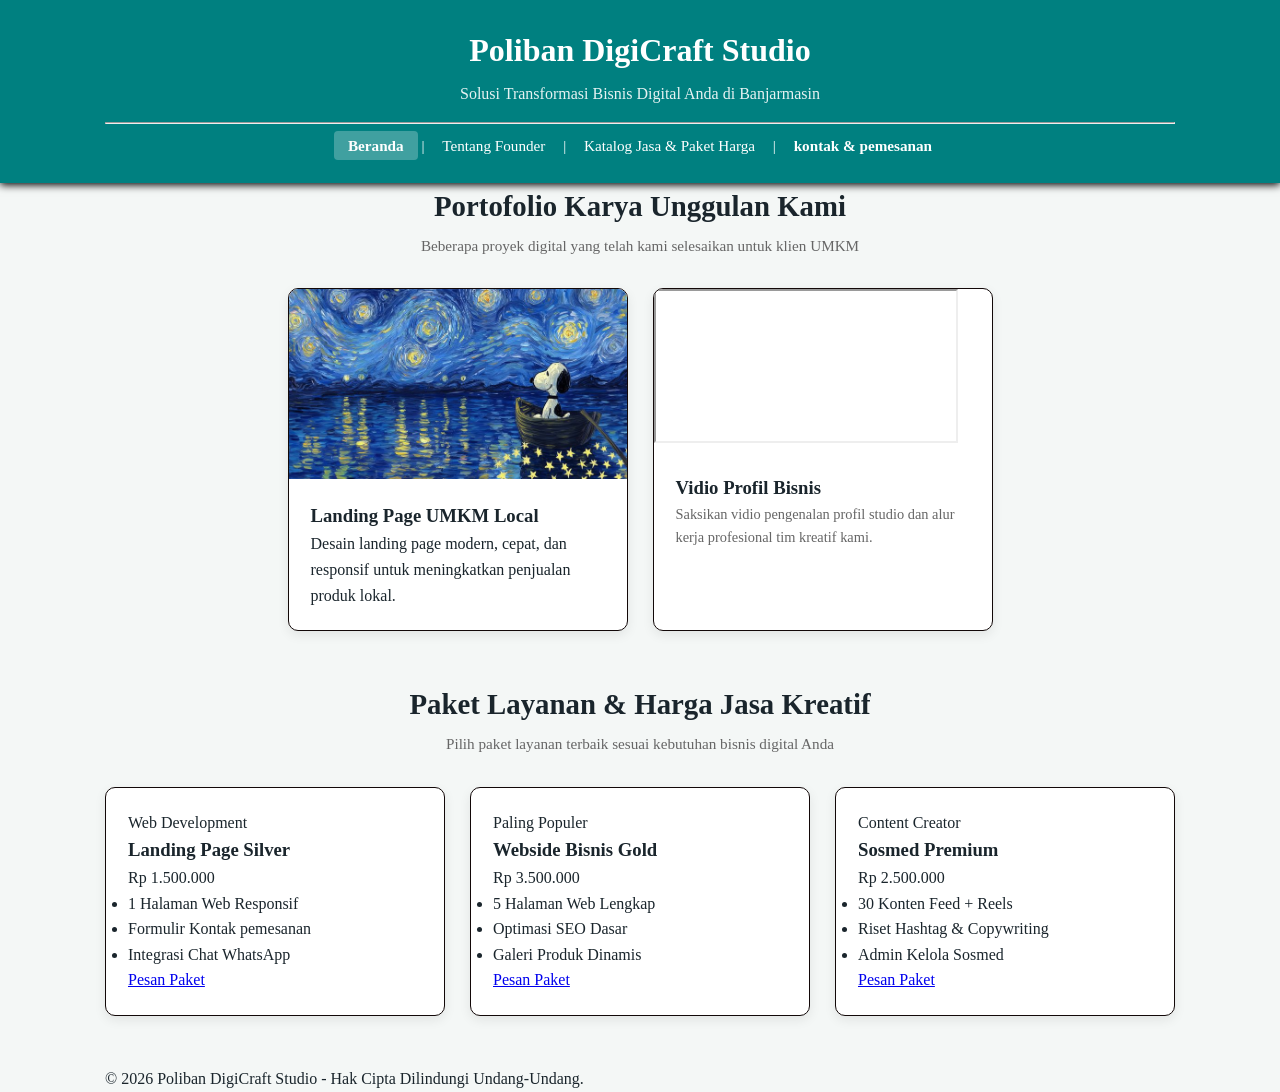
==== index.html @ e4e7eff2 "css produk" ====
<!DOCTYPE html>
<html lang="id"
<head>
    <meta charset="UTF-8">
    <meta name="viewport" content="width=device-width, initial-scale=1.0">
    <title>Katalog Produk & Portofolio - Poliban DigiCraft Studio</title>
    <link rel="stylesheet" href="style.css">
</head>

<body>
    <!-- Bagian Kepala Halaman (Header & Navigasi) -->
     <header>
        <div class="container">
            <h1>Poliban DigiCraft Studio</h1>
            <p>Solusi Transformasi Bisnis Digital Anda di Banjarmasin</p>
            <link rel="stylesheet" href="style.css">
            <hr>
            <nav>
               <a href="index.html" class="active">Beranda</a> |
               <a href="tentang.html">Tentang Founder</a> |
               <a href="produk.html">Katalog Jasa & Paket Harga</a> |
               <a href="kontak.html"><b>kontak & pemesanan</b></a>
            </nav>
        </div>
     </header>

     <main class="container">
        <!-- SEKSI PORTOFOLIO UTAMA (CARD LAYOUT)-->
        <section class="section">
            <h2 class="section-title">Portofolio Karya Unggulan Kami</h2>
            <p class="section-subtitle">Beberapa proyek digital yang telah kami selesaikan untuk klien UMKM</p>

            <div class="card-grid">
                <!-- Sartu Portofolio 1 -->
                <article class="card">
                    <img src="gambar.jpg" alt="Mockup Desain Landing Page Agensi" class="card-img">
                    <div class="card-body">
                        <h3 class="card-title">Landing Page UMKM Local</h3>
                        <p class="card-texr">Desain landing page modern, cepat, dan responsif untuk meningkatkan penjualan produk lokal.</p>
                    </div>
                </article>

                <!-- Kartu Portofolio 2 (vidio profil) -->
                 <article class="card">
                    <div class="video-container">
                        <iframe src="https://www.youtube.com/embed/UExds0bbfcw?si=t_ux7vf4W2ViiRP1" title="YouTube vidio player" allowfullscreen></iframe>
                    </div>
                    <div class="card-body">
                        <h3 class="card-title">Vidio Profil Bisnis</h3>
                        <p class="card-text">Saksikan vidio pengenalan profil studio dan alur kerja profesional tim kreatif kami.</p>
                    </div>
                 </article>
            </div>
         </section>

         <!-- SEKSI KATALOG PAKET LAYANAN (PRICING CARDS) -->
          <section class="section">
                <h2 class="section-title">Paket Layanan & Harga Jasa Kreatif</h2>
                <p class="section-subtitle">Pilih paket layanan terbaik sesuai kebutuhan bisnis digital Anda</p>

                <div class="card-grid">
                    <!-- Paket 1: Landing Page Silver -->
                     <article class="card pricing-card">
                        <div class="card-body">
                            <span class="badge">Web Development</span>
                            <h3 class="card-title">Landing Page Silver</h3>
                            <p class="card-price">Rp 1.500.000</p>
                            <ul class="card-features">
                                <li>1 Halaman Web Responsif</li>
                                <li>Formulir Kontak pemesanan</li>
                                <li>Integrasi Chat WhatsApp</li>
                            </ul>
                            <a href="kontak.html" class="btn-primary">Pesan Paket</a>
                        </div>
                     </article>

                     <!-- Paket 2 : Webside Bisnis Gold -->
                      <article class="card pricing-card featured">
                        <div class="card-body">
                            <span class="badge badge-featured">Paling Populer</span>
                            <h3 class="card-title">Webside Bisnis Gold</h3>
                            <p class="card-price">Rp 3.500.000</p>
                            <ul class="card-features">
                                <li>5 Halaman Web Lengkap</li>
                                <li>Optimasi SEO Dasar</li>
                                <li>Galeri Produk Dinamis</li>
                            </ul>
                            <a href="kontak.html" class="btn-primary">Pesan Paket</a>
                        </div>
                      </article>

                      <!-- Paket 3: Sosmed Premium -->
                       <article class="card pricing-card">
                        <div class="card-body">
                            <span class="badge">Content Creator</span>
                            <h3 class="card-title">Sosmed Premium</h3>
                            <p class="card-price">Rp 2.500.000</p>
                            <ul class="card-features">
                                <li>30 Konten Feed + Reels</li>
                                <li>Riset Hashtag & Copywriting</li>
                                <li>Admin Kelola Sosmed</li>
                            </ul>
                            <a href="kontak.html" class="btn-primary">Pesan Paket</a>
                        </div>
                       </article>
                </div>
          </section>
     </main>

     <!-- FOOTER GLOBAL -->
      <footer>
        <div class="container">
            <p>&copy; 2026 Poliban DigiCraft Studio - Hak Cipta Dilindungi Undang-Undang.</p>
        </div>
      </footer>
</body>
---- style.css ----
/* 1. CSS Variabel*/
:root {
    --primary-color: #008080;
    --primary-dark: #005A5A;
    --secondary-color: #1a252c;
    --accent-color: #ff9800;
    --bg-light: #F4f7f6;
    --white: #ffffff;
    --text-muted: #666666;
    --border-color: #120808;
    --shadow-soft: 0 4px 12px rgba(0, 0, 0, 0.08);
    --shadow-hover: 0 8px 14px rgba(0, 0, 0, 0.15);
    --transition-fast: all 0.3s ease;
}

/* 2. CSS RESET */
* {
    margin: 0;
    padding: 0;
    box-sizing: border-box;
}

body{
    font-family: Georgia, 'Times New Roman', Times, serif;
    line-height: 1.6;
    color: var(--secondary-color);
    background-color: var(--bg-light);
}

/* 3. LAYOUT CONTAINER */
.container {
    width: 90%;
    max-width: 1100px;
    margin: 0 auto;
    padding: 0 15px;
}

/* 4. HEADER & NAVIGASI */
header {
    background-color: var(--primary-color);
    color: var(--white);
    padding: 25px 0;
    text-align: center;
    box-shadow: 0 2px 8px rgb(0, 0, 0, 1);
}

header h1 {
    font-size: 2rem;
    margin-bottom: 5px;
}

header p {
    font-size: 0,95rem;
    opacity: 0.9;
    margin-bottom: 15px;
}

nav {
    margin-top: 10px;
    font-size: 0.95rem;
}

nav a {
    color: var(--white);
    text-decoration: none;
    padding: 6px 14px;
    margin: o 2px;
    border-radius: 4px;
    transition: var(--transition-fast);
}

nav a:hover, nav a.active {
    background-color: rgba(255, 255,255, 0.25);
    font-weight: bold;
}

/* 5. Main Content */
main {
    padding: 40px 0;
}

.section {
    margin-bottom: 50px;
}

.section-title {
    text-align: center;
    font-size: 1.8rem;
    color: var(--secondary-color);
    margin-bottom: 5px;
}

.section-subtitle {
    text-align: center;
    color: var(--text-muted);
    font-size: 0.95rem;
    margin-bottom: 30px;
}

/* 7. CARD GRID */
.card-grid {
    display: flex;
    flex-wrap: wrap;
    gap: 25px;
    justify-content: center;
}

/* 8. CARD*/
.card {
    background-color: var(--white);
    border-radius: 10px;
    box-shadow: var(--shadow-soft);
    overflow: hidden;
    flex: 1 1 300px;
    max-width: 340px;
    display: flex;
    flex-direction: column;
    transform: var(--transition-fast);
    border: 1px solid var(--border-color);
}

.card:hover {
    transform: translateY(-8px);
    box-shadow: var(--shadow-hover);
}

.card-img {
    width: 100%;
    height: 190px;
    object-fit: cover;
}

.card-body {
    padding: 22px;
    display: flex;
    flex-grow: 1;
    flex-direction: column;
}

.card-text {
    font-size: 1.2rem;
    color: var(--secondary-color);
    margin-bottom: 10px;
}

.card-text {
    font-size: 0.9rem;
    color: var(--text-muted);
    margin-bottom: 15px;
}
---- style.css ----
/* 1. CSS Variabel*/
:root {
    --primary-color: #008080;
    --primary-dark: #005A5A;
    --secondary-color: #1a252c;
    --accent-color: #ff9800;
    --bg-light: #F4f7f6;
    --white: #ffffff;
    --text-muted: #666666;
    --border-color: #120808;
    --shadow-soft: 0 4px 12px rgba(0, 0, 0, 0.08);
    --shadow-hover: 0 8px 14px rgba(0, 0, 0, 0.15);
    --transition-fast: all 0.3s ease;
}

/* 2. CSS RESET */
* {
    margin: 0;
    padding: 0;
    box-sizing: border-box;
}

body{
    font-family: Georgia, 'Times New Roman', Times, serif;
    line-height: 1.6;
    color: var(--secondary-color);
    background-color: var(--bg-light);
}

/* 3. LAYOUT CONTAINER */
.container {
    width: 90%;
    max-width: 1100px;
    margin: 0 auto;
    padding: 0 15px;
}

/* 4. HEADER & NAVIGASI */
header {
    background-color: var(--primary-color);
    color: var(--white);
    padding: 25px 0;
    text-align: center;
    box-shadow: 0 2px 8px rgb(0, 0, 0, 1);
}

header h1 {
    font-size: 2rem;
    margin-bottom: 5px;
}

header p {
    font-size: 0,95rem;
    opacity: 0.9;
    margin-bottom: 15px;
}

nav {
    margin-top: 10px;
    font-size: 0.95rem;
}

nav a {
    color: var(--white);
    text-decoration: none;
    padding: 6px 14px;
    margin: o 2px;
    border-radius: 4px;
    transition: var(--transition-fast);
}

nav a:hover, nav a.active {
    background-color: rgba(255, 255,255, 0.25);
    font-weight: bold;
}

/* 5. Main Content */
main {
    padding: 40px 0;
}

.section {
    margin-bottom: 50px;
}

.section-title {
    text-align: center;
    font-size: 1.8rem;
    color: var(--secondary-color);
    margin-bottom: 5px;
}

.section-subtitle {
    text-align: center;
    color: var(--text-muted);
    font-size: 0.95rem;
    margin-bottom: 30px;
}

/* 7. CARD GRID */
.card-grid {
    display: flex;
    flex-wrap: wrap;
    gap: 25px;
    justify-content: center;
}

/* 8. CARD*/
.card {
    background-color: var(--white);
    border-radius: 10px;
    box-shadow: var(--shadow-soft);
    overflow: hidden;
    flex: 1 1 300px;
    max-width: 340px;
    display: flex;
    flex-direction: column;
    transform: var(--transition-fast);
    border: 1px solid var(--border-color);
}

.card:hover {
    transform: translateY(-8px);
    box-shadow: var(--shadow-hover);
}

.card-img {
    width: 100%;
    height: 190px;
    object-fit: cover;
}

.card-body {
    padding: 22px;
    display: flex;
    flex-grow: 1;
    flex-direction: column;
}

.card-text {
    font-size: 1.2rem;
    color: var(--secondary-color);
    margin-bottom: 10px;
}

.card-text {
    font-size: 0.9rem;
    color: var(--text-muted);
    margin-bottom: 15px;
}
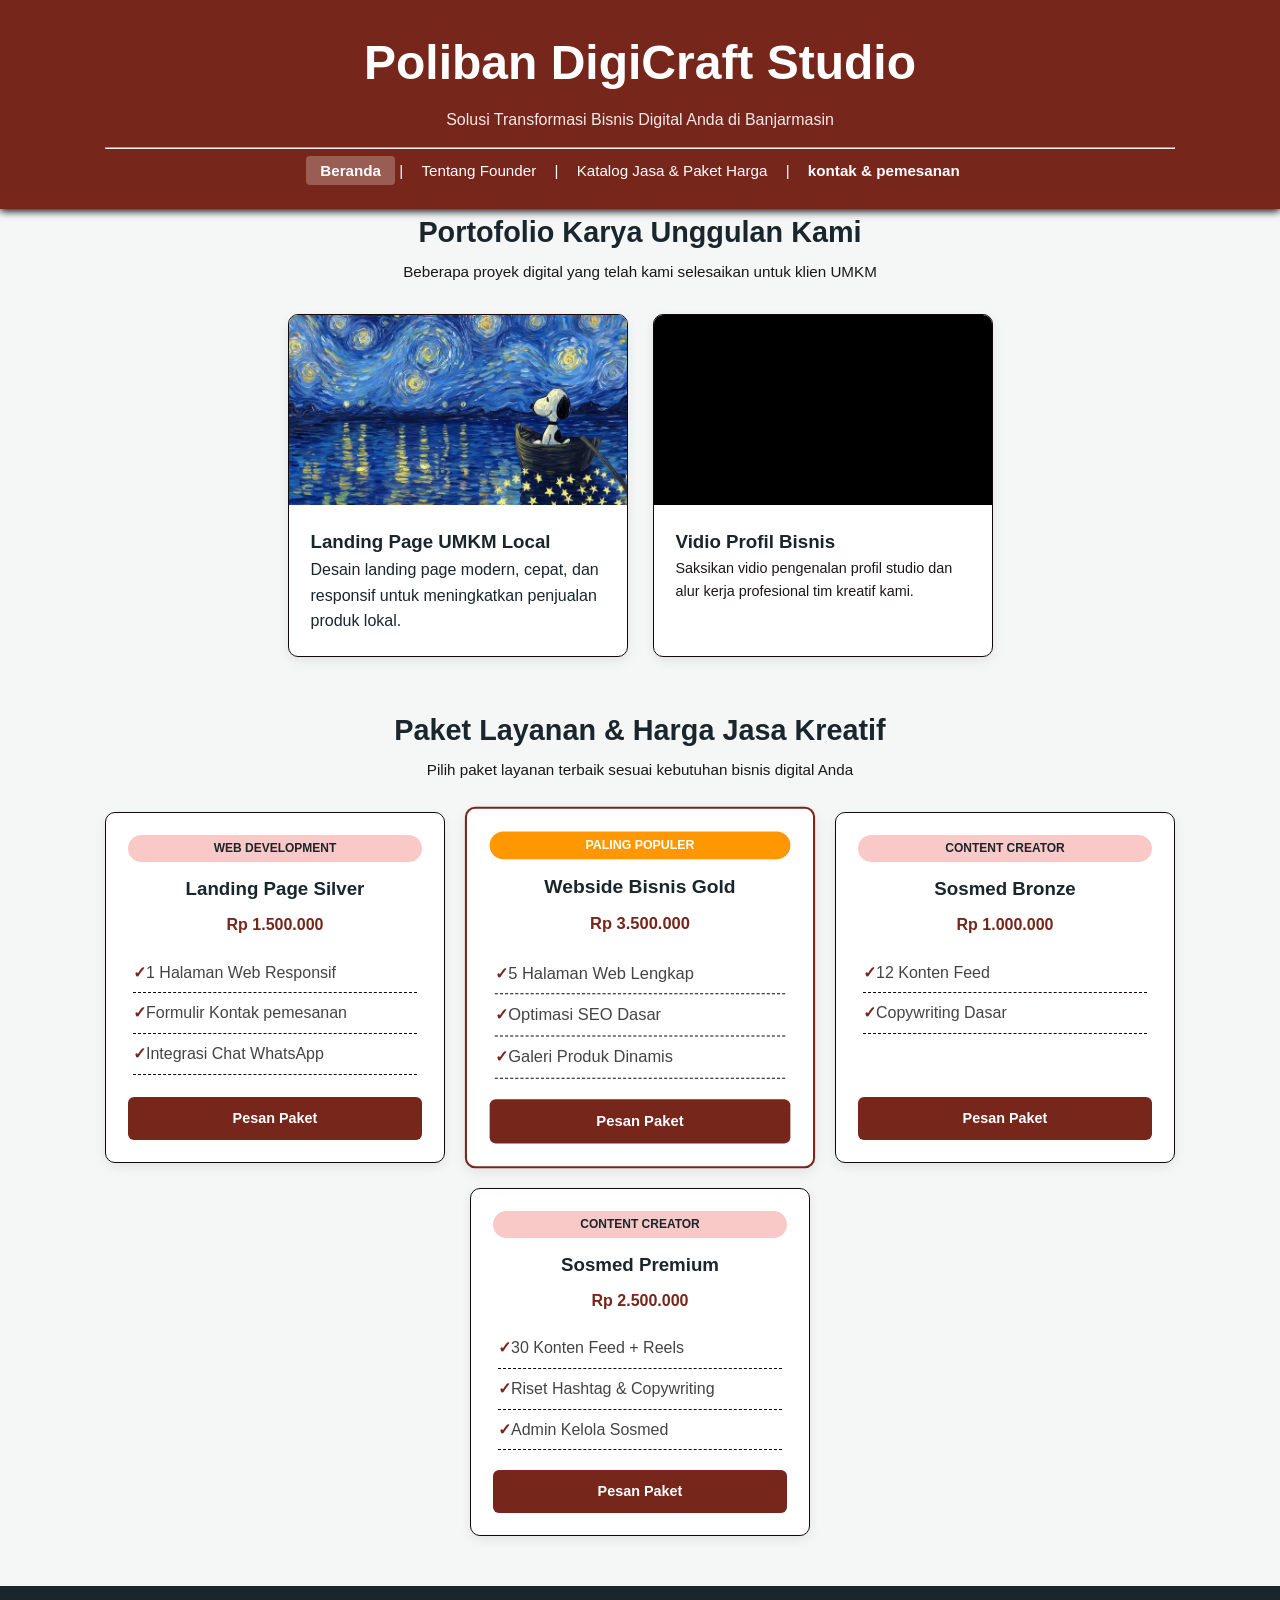
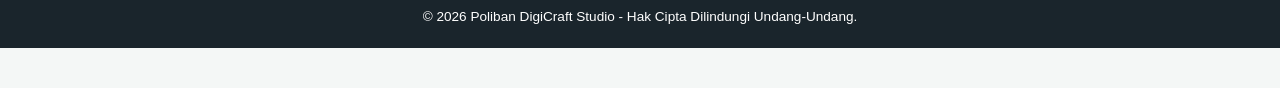
==== commit 1b13acdb: "css produk sudah selesai" ====
--- a/index.html
+++ b/index.html
@@ -93,6 +93,20 @@
                        <article class="card pricing-card">
                         <div class="card-body">
                             <span class="badge">Content Creator</span>
+                            <h3 class="card-title">Sosmed Bronze</h3>
+                            <p class="card-price">Rp 1.000.000</p>
+                            <ul class="card-features">
+                                <li>12 Konten Feed</li>
+                                <li>Copywriting Dasar</li>
+                            </ul>
+                            <a href="kontak.html" class="btn-primary">Pesan Paket</a>
+                        </div>
+                       </article>
+
+                      <!-- Paket 4: Sosmed Premium -->
+                       <article class="card pricing-card">
+                        <div class="card-body">
+                            <span class="badge">Content Creator</span>
                             <h3 class="card-title">Sosmed Premium</h3>
                             <p class="card-price">Rp 2.500.000</p>
                             <ul class="card-features">
--- a/style.css
+++ b/style.css
@@ -1,12 +1,12 @@
 /* 1. CSS Variabel*/
 :root {
-    --primary-color: #008080;
-    --primary-dark: #005A5A;
+    --primary-color: #76261b;
+    --primary-dark: #3d1509;
     --secondary-color: #1a252c;
     --accent-color: #ff9800;
     --bg-light: #F4f7f6;
     --white: #ffffff;
-    --text-muted: #666666;
+    --text-muted: #1c1717;
     --border-color: #120808;
     --shadow-soft: 0 4px 12px rgba(0, 0, 0, 0.08);
     --shadow-hover: 0 8px 14px rgba(0, 0, 0, 0.15);
@@ -21,7 +21,7 @@
 }
 
 body{
-    font-family: Georgia, 'Times New Roman', Times, serif;
+    font-family:'Franklin Gothic Medium', 'Arial Narrow', Arial, sans-serif;
     line-height: 1.6;
     color: var(--secondary-color);
     background-color: var(--bg-light);
@@ -45,7 +45,7 @@
 }
 
 header h1 {
-    font-size: 2rem;
+    font-size: 3rem;
     margin-bottom: 5px;
 }
 
@@ -147,4 +147,106 @@
     font-size: 0.9rem;
     color: var(--text-muted);
     margin-bottom: 15px;
+}
+
+.video-container {
+    position: relative;
+    padding-bottom: 56.25%;
+    height: 0;
+    overflow: hidden;
+    background-color: #000;
+}
+
+.video-container iframe {
+    position: absolute;
+    top: 0;
+    left: 0;
+    width: 100%;
+    height: 100%;
+    border: 0;
+}
+
+.pricing-card {
+    text-align: center;
+    position: relative;
+}
+
+.badge {
+    display: inline-block;
+    padding: 4px 12px;
+    font-size: 0.75rem;
+    font-weight: bold;
+    text-transform: uppercase;
+    background-color: #f8c9c6;
+    columns: var(--primary-color);
+    border-radius: 30px;
+    margin-bottom: 12px;
+}
+
+.card-price {
+    font-size: 1,6;
+    font-weight: bold;
+    color: var(--primary-color);
+    margin: 8px 0 15px 0;
+}
+
+.card-features {
+    list-style: none;
+    margin-bottom: 20px;
+    text-align: left;
+    padding: 0 5px;
+}
+
+.card-features li {
+    font-size: 0,9rem;
+    padding: 7px 0;
+    border-bottom: 1px dashed var(--border-color);
+    color: #444;
+}
+
+.card-features li:before{
+    content: "✓";
+    color: var(--primary-color);
+    font-weight: bold;
+}
+
+.btn-primary {
+    display: inline-block;
+    background-color: var(--primary-color);
+    color: var(--white);
+    padding: 10px 20px;
+    text-decoration: none;
+    border-radius: 6px;
+    font-size: 0.9rem;
+    font-weight: bold;
+    text-align: center;
+    margin-top: auto;
+    transition: var(--transition-fast);
+}
+
+.btn-primary:hover{
+    background-color: var(--primary-dark);
+}
+
+.pricing-card.featured {
+    border: 2px solid var(--primary-color);
+    transform: scale(1.03);
+}
+
+.pricing-card.featured:hover {
+    transform: scale(1.1) translateY(-8px);
+}
+
+.badge-featured {
+    background-color: var(--accent-color);
+    color: var(--white);
+}
+
+footer{
+    background-color: var(--secondary-color);
+    color: var(--white);
+    text-align: center;
+    padding: 20px 0;
+    margin-bottom: 40px;
+    font-size: 0.85rem;
 }
--- a/style.css
+++ b/style.css
@@ -1,12 +1,12 @@
 /* 1. CSS Variabel*/
 :root {
-    --primary-color: #008080;
-    --primary-dark: #005A5A;
+    --primary-color: #76261b;
+    --primary-dark: #3d1509;
     --secondary-color: #1a252c;
     --accent-color: #ff9800;
     --bg-light: #F4f7f6;
     --white: #ffffff;
-    --text-muted: #666666;
+    --text-muted: #1c1717;
     --border-color: #120808;
     --shadow-soft: 0 4px 12px rgba(0, 0, 0, 0.08);
     --shadow-hover: 0 8px 14px rgba(0, 0, 0, 0.15);
@@ -21,7 +21,7 @@
 }
 
 body{
-    font-family: Georgia, 'Times New Roman', Times, serif;
+    font-family:'Franklin Gothic Medium', 'Arial Narrow', Arial, sans-serif;
     line-height: 1.6;
     color: var(--secondary-color);
     background-color: var(--bg-light);
@@ -45,7 +45,7 @@
 }
 
 header h1 {
-    font-size: 2rem;
+    font-size: 3rem;
     margin-bottom: 5px;
 }
 
@@ -147,4 +147,106 @@
     font-size: 0.9rem;
     color: var(--text-muted);
     margin-bottom: 15px;
+}
+
+.video-container {
+    position: relative;
+    padding-bottom: 56.25%;
+    height: 0;
+    overflow: hidden;
+    background-color: #000;
+}
+
+.video-container iframe {
+    position: absolute;
+    top: 0;
+    left: 0;
+    width: 100%;
+    height: 100%;
+    border: 0;
+}
+
+.pricing-card {
+    text-align: center;
+    position: relative;
+}
+
+.badge {
+    display: inline-block;
+    padding: 4px 12px;
+    font-size: 0.75rem;
+    font-weight: bold;
+    text-transform: uppercase;
+    background-color: #f8c9c6;
+    columns: var(--primary-color);
+    border-radius: 30px;
+    margin-bottom: 12px;
+}
+
+.card-price {
+    font-size: 1,6;
+    font-weight: bold;
+    color: var(--primary-color);
+    margin: 8px 0 15px 0;
+}
+
+.card-features {
+    list-style: none;
+    margin-bottom: 20px;
+    text-align: left;
+    padding: 0 5px;
+}
+
+.card-features li {
+    font-size: 0,9rem;
+    padding: 7px 0;
+    border-bottom: 1px dashed var(--border-color);
+    color: #444;
+}
+
+.card-features li:before{
+    content: "✓";
+    color: var(--primary-color);
+    font-weight: bold;
+}
+
+.btn-primary {
+    display: inline-block;
+    background-color: var(--primary-color);
+    color: var(--white);
+    padding: 10px 20px;
+    text-decoration: none;
+    border-radius: 6px;
+    font-size: 0.9rem;
+    font-weight: bold;
+    text-align: center;
+    margin-top: auto;
+    transition: var(--transition-fast);
+}
+
+.btn-primary:hover{
+    background-color: var(--primary-dark);
+}
+
+.pricing-card.featured {
+    border: 2px solid var(--primary-color);
+    transform: scale(1.03);
+}
+
+.pricing-card.featured:hover {
+    transform: scale(1.1) translateY(-8px);
+}
+
+.badge-featured {
+    background-color: var(--accent-color);
+    color: var(--white);
+}
+
+footer{
+    background-color: var(--secondary-color);
+    color: var(--white);
+    text-align: center;
+    padding: 20px 0;
+    margin-bottom: 40px;
+    font-size: 0.85rem;
 }
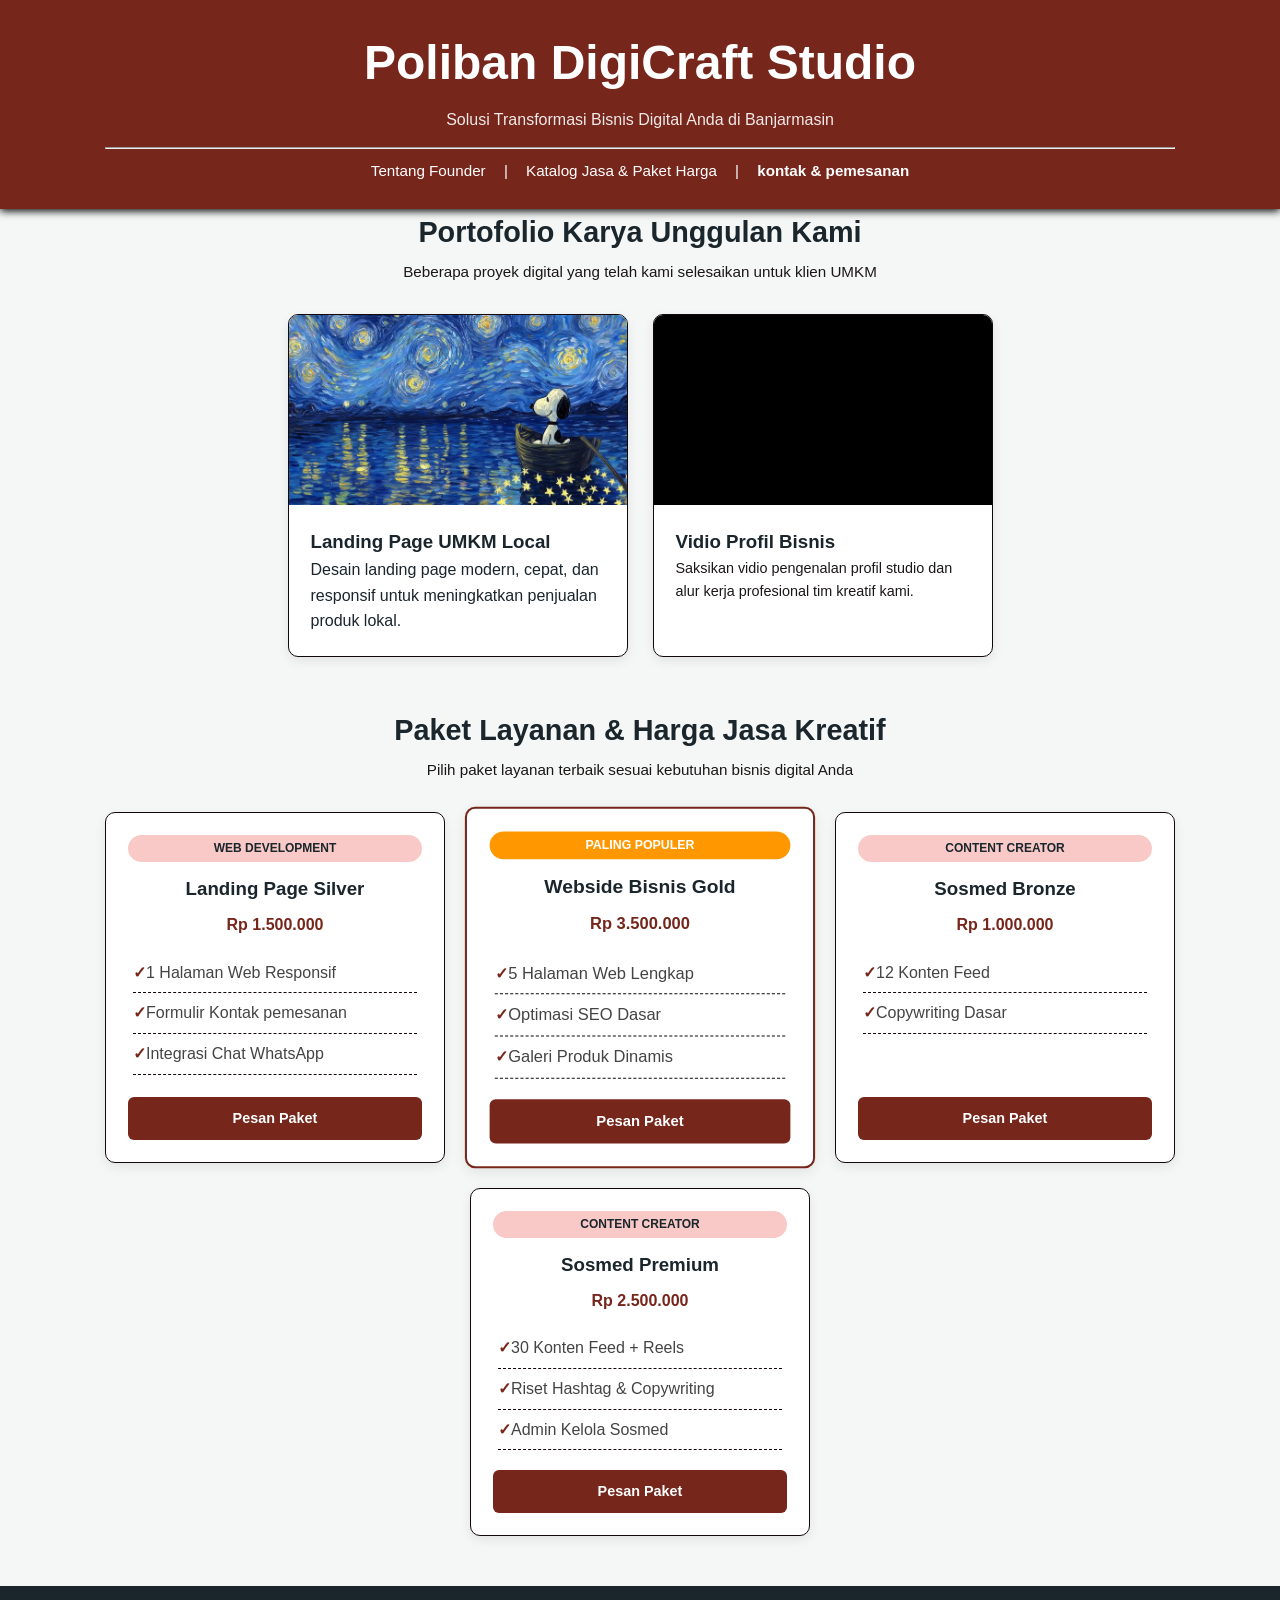
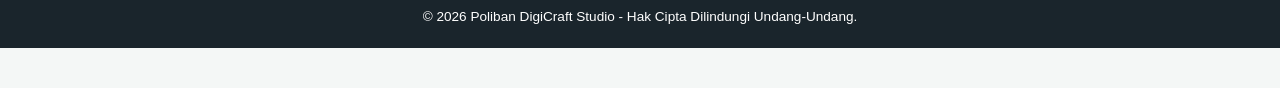
==== commit 505b77aa: "update css" ====
--- a/index.html
+++ b/index.html
@@ -16,8 +16,7 @@
             <link rel="stylesheet" href="style.css">
             <hr>
             <nav>
-               <a href="index.html" class="active">Beranda</a> |
-               <a href="tentang.html">Tentang Founder</a> |
+               <a href="biodata.html">Tentang Founder</a> |
                <a href="produk.html">Katalog Jasa & Paket Harga</a> |
                <a href="kontak.html"><b>kontak & pemesanan</b></a>
             </nav>
--- a/style.css
+++ b/style.css
@@ -249,4 +249,186 @@
     padding: 20px 0;
     margin-bottom: 40px;
     font-size: 0.85rem;
-}+}
+
+/* WADAH DUA KOLOM (layout From & info studio)*/
+.contact-wrapper {
+    display: flex;
+    flex-wrap: wrap;
+    gap: 30px;
+    align-items: flex-start;
+}
+
+/* KOLOM KIRI : KARTU FORMULIR PEMESANAN */
+.contact-form-card {
+    flex: 2 1 500px;
+    background-color: var(--white);
+    padding: 30px;
+    border-radius: 10px;
+    box-shadow: var(--shadow-soft);
+    border: 1px solid var(--border-color);
+}
+
+/* penataan fieldset & legend */
+.form-fieldset {
+    border: 1px solid var(--border-color);
+    border-radius: 8px;
+    padding: 20px;
+    margin-bottom: 25px;
+    background-color: #fafafa;
+}
+
+.form-fieldset legend {
+    font-weight: bold;
+    color: var(--primary-color);
+    padding: 0 10px;
+    font-size: 1.05rem;
+}
+
+/* grup form &label */
+.form-group {
+    margin-bottom: 18px;
+}
+
+.form-group label {
+    display: block;
+    font-weight: 600;
+    font-size: 0.9rem;
+    color: var(--secondary-color);
+    margin-bottom: 6px;
+}
+
+.required {
+    color: #e59935;
+    font-weight: bold;
+}
+
+/* penataaan input text, select, date, dan textrea */
+.form-group input[type="text"]
+.form-group input[type="email"]
+.form-group input[type="tel"]
+.form-group input[type="date"]
+.form-group select,
+.form-group textarea {
+    width: 100%;
+    padding: 10px 14px;
+    font-family: inherit;
+    font-size: 0.95rem;
+    border: 1px solid var(--border-color);
+    border-radius: 6px;
+    background-color: var(--white);
+    color: var(--secondary-color);
+    transition: var(--transition-fast);
+}
+
+/* efek highlight saat input diklik/fokus */
+.form-group input:focus,
+.form-group select:focus,
+.form-group textarea:focus {
+    outline: none;
+    border-color: var(--primary-color);
+    box-shadow: 0 0 0 3px rgba(0, 128, 128, 0.15);
+}
+
+/* penataan radio button & checkbox */
+.radio-group,
+.checkbox-group {
+    margin-top: 8px;
+}
+
+inline-label {
+    display: inline-block;
+    margin-right:20px;
+    cursor: pointer;
+    font-size: 0.95rem;
+    color: var(--secondary-color);
+}
+
+.checkbox-item {
+    display: block;
+    margin-bottom: 8px;
+    cursor: pointer;
+    font-size: 0.95rem;
+    color: var(--secondary-color);
+}
+
+.inline-label input,
+.checkbox-item input {
+    margin-right: 6px;
+    cursor: pointer;
+}
+
+/* tombol aksi (kirim & reset) */
+.form-actions {
+    display: flex;
+    gap: 15px;
+    margin-top: 20px;
+}
+
+.btn-secondary {
+    background-color: #e0e0e0;
+    color: #333333;
+    border: none;
+    padding: 10px 20px;
+    border-radius: 6px;
+    cursor: pointer;
+    font-weight: bold;
+    font-size: 0.9rem;
+    transition: var(--transition-fast);
+}
+
+.btn-secondary:hover {
+    background-color: #d0d0d0;
+}
+
+/* kolom kanan : kartu informasi studio & peta*/
+.contact-info-card {
+    flex: 1 1 320px;
+    background-color: var(--primary-color);
+    color: var(--white);
+    padding: 30px;
+    border-radius: 10px;
+    box-shadow: var(--shadow-soft);
+}
+
+.contack-info-card h3 {
+    font-size: 1.35rem;
+    margin-bottom: 20px;
+    opacity: 0.95;
+    line-height: 1.5;
+}
+
+.info-intro {
+    font-size: 0.9rem;
+    margin-bottom: 20px;
+    opacity: 0.95;
+    line-height: 1.5;
+}
+
+.info-item {
+    margin-bottom: 18px;
+}
+
+.info-item strong {
+    display: block;
+    font-size: 0.95rem;
+    margin-bottom: 4px;
+}
+
+.info-item p{
+    font-size: 0.9rem;
+    margin: 0;
+    opacity: 0.92;
+    line-height: 1.5;
+}
+
+/* wadah google maps */
+.map-container {
+    border-radius: 8px;
+    overflow: hidden;
+    margin-top: 10px;
+    box-shadow: 0 2px 6px rgba(0, 0, 0, 0.2);
+    line-height: 0;
+}
+
+
--- a/style.css
+++ b/style.css
@@ -249,4 +249,186 @@
     padding: 20px 0;
     margin-bottom: 40px;
     font-size: 0.85rem;
-}+}
+
+/* WADAH DUA KOLOM (layout From & info studio)*/
+.contact-wrapper {
+    display: flex;
+    flex-wrap: wrap;
+    gap: 30px;
+    align-items: flex-start;
+}
+
+/* KOLOM KIRI : KARTU FORMULIR PEMESANAN */
+.contact-form-card {
+    flex: 2 1 500px;
+    background-color: var(--white);
+    padding: 30px;
+    border-radius: 10px;
+    box-shadow: var(--shadow-soft);
+    border: 1px solid var(--border-color);
+}
+
+/* penataan fieldset & legend */
+.form-fieldset {
+    border: 1px solid var(--border-color);
+    border-radius: 8px;
+    padding: 20px;
+    margin-bottom: 25px;
+    background-color: #fafafa;
+}
+
+.form-fieldset legend {
+    font-weight: bold;
+    color: var(--primary-color);
+    padding: 0 10px;
+    font-size: 1.05rem;
+}
+
+/* grup form &label */
+.form-group {
+    margin-bottom: 18px;
+}
+
+.form-group label {
+    display: block;
+    font-weight: 600;
+    font-size: 0.9rem;
+    color: var(--secondary-color);
+    margin-bottom: 6px;
+}
+
+.required {
+    color: #e59935;
+    font-weight: bold;
+}
+
+/* penataaan input text, select, date, dan textrea */
+.form-group input[type="text"]
+.form-group input[type="email"]
+.form-group input[type="tel"]
+.form-group input[type="date"]
+.form-group select,
+.form-group textarea {
+    width: 100%;
+    padding: 10px 14px;
+    font-family: inherit;
+    font-size: 0.95rem;
+    border: 1px solid var(--border-color);
+    border-radius: 6px;
+    background-color: var(--white);
+    color: var(--secondary-color);
+    transition: var(--transition-fast);
+}
+
+/* efek highlight saat input diklik/fokus */
+.form-group input:focus,
+.form-group select:focus,
+.form-group textarea:focus {
+    outline: none;
+    border-color: var(--primary-color);
+    box-shadow: 0 0 0 3px rgba(0, 128, 128, 0.15);
+}
+
+/* penataan radio button & checkbox */
+.radio-group,
+.checkbox-group {
+    margin-top: 8px;
+}
+
+inline-label {
+    display: inline-block;
+    margin-right:20px;
+    cursor: pointer;
+    font-size: 0.95rem;
+    color: var(--secondary-color);
+}
+
+.checkbox-item {
+    display: block;
+    margin-bottom: 8px;
+    cursor: pointer;
+    font-size: 0.95rem;
+    color: var(--secondary-color);
+}
+
+.inline-label input,
+.checkbox-item input {
+    margin-right: 6px;
+    cursor: pointer;
+}
+
+/* tombol aksi (kirim & reset) */
+.form-actions {
+    display: flex;
+    gap: 15px;
+    margin-top: 20px;
+}
+
+.btn-secondary {
+    background-color: #e0e0e0;
+    color: #333333;
+    border: none;
+    padding: 10px 20px;
+    border-radius: 6px;
+    cursor: pointer;
+    font-weight: bold;
+    font-size: 0.9rem;
+    transition: var(--transition-fast);
+}
+
+.btn-secondary:hover {
+    background-color: #d0d0d0;
+}
+
+/* kolom kanan : kartu informasi studio & peta*/
+.contact-info-card {
+    flex: 1 1 320px;
+    background-color: var(--primary-color);
+    color: var(--white);
+    padding: 30px;
+    border-radius: 10px;
+    box-shadow: var(--shadow-soft);
+}
+
+.contack-info-card h3 {
+    font-size: 1.35rem;
+    margin-bottom: 20px;
+    opacity: 0.95;
+    line-height: 1.5;
+}
+
+.info-intro {
+    font-size: 0.9rem;
+    margin-bottom: 20px;
+    opacity: 0.95;
+    line-height: 1.5;
+}
+
+.info-item {
+    margin-bottom: 18px;
+}
+
+.info-item strong {
+    display: block;
+    font-size: 0.95rem;
+    margin-bottom: 4px;
+}
+
+.info-item p{
+    font-size: 0.9rem;
+    margin: 0;
+    opacity: 0.92;
+    line-height: 1.5;
+}
+
+/* wadah google maps */
+.map-container {
+    border-radius: 8px;
+    overflow: hidden;
+    margin-top: 10px;
+    box-shadow: 0 2px 6px rgba(0, 0, 0, 0.2);
+    line-height: 0;
+}
+
+
